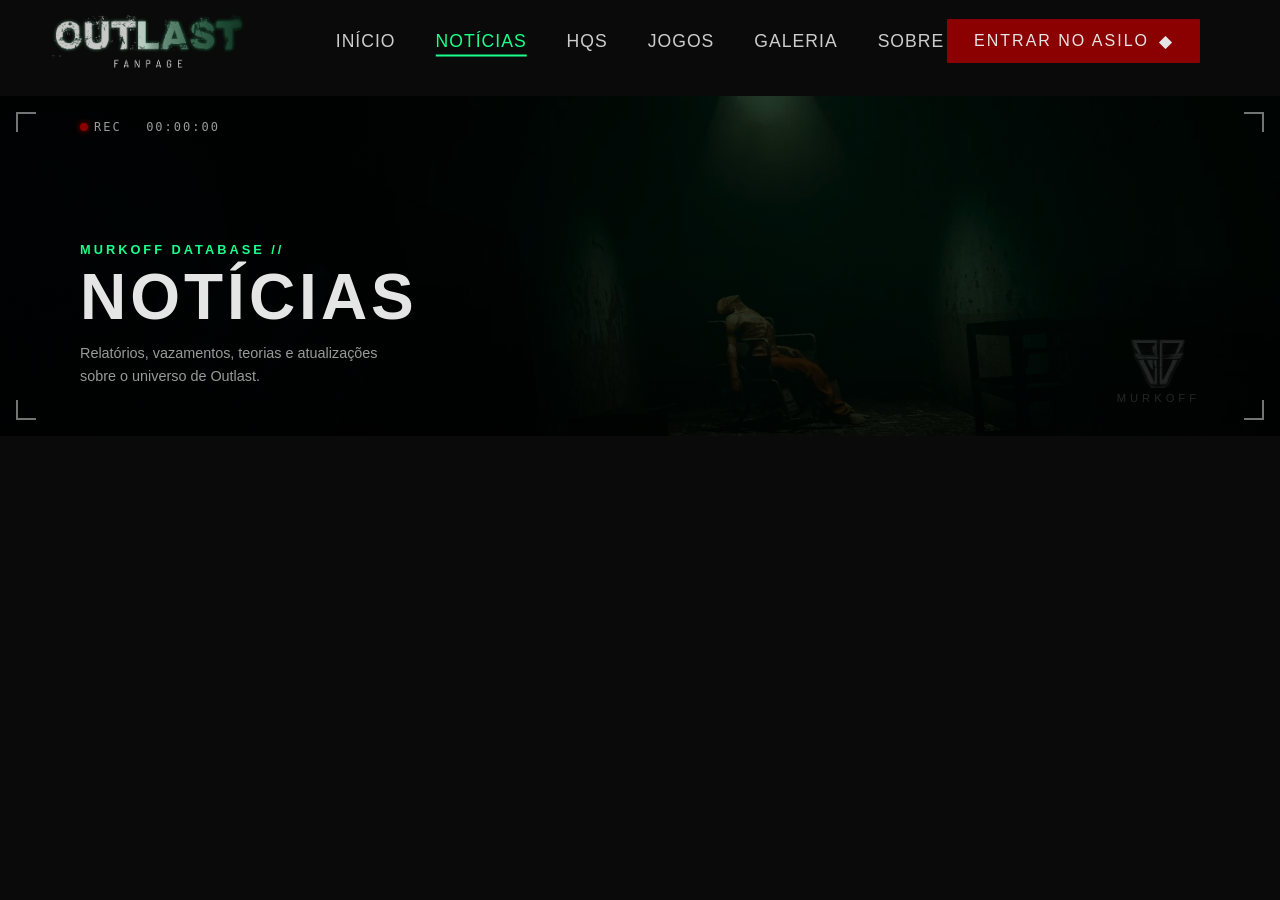
==== news.html @ ff9f2b2c "v0.4.4" ====
<!DOCTYPE html>
<html lang="en">
    <head>
        <meta charset="UTF-8">
        <meta name="viewport" content="width=device-width, initial-scale=1.0">
        <title>Notícias - Outlast Fanpage</title>
        <link rel="stylesheet" href="src/css/news.css">

        <!-- FONTES -->
        <link href="https://fonts.cdnfonts.com/css/base-02" rel="stylesheet">
        <link href="https://fonts.cdnfonts.com/css/special-elite" rel="stylesheet">
        <link href="https://fonts.cdnfonts.com/css/barlow-semi-condensed" rel="stylesheet">

        <!-- ICONS -->
        <link rel="shortcut icon" href="assets/icons/icon.png">
        <link href='https://unpkg.com/boxicons@2.1.4/css/boxicons.min.css' rel='stylesheet'>

        <!-- JAVASCRIPT -->
        <script src="src/js/script.js" defer></script>
        <script src="https://code.jquery.com/jquery-3.6.0.min.js"></script>
        <link rel="stylesheet" href="https://cdn.jsdelivr.net/npm/swiper@11/swiper-bundle.min.css" />
        <script src="https://cdn.jsdelivr.net/npm/swiper@11/swiper-bundle.min.js"></script>
    </head>
    <body>
        <header class="header">
            <a href="index.html" class="logo">
                <img src="assets/icons/outlast-logo.png" alt>
            </a>
            <nav>
                <a href="index.html">INÍCIO</a>
                <a class="active" href="news.html">NOTÍCIAS</a>
                <a href="hqs.html">HQS</a>
                <a href="games.html">JOGOS</a>
                <a href="gallery.html">GALERIA</a>
                <a href="about.html">SOBRE</a>
            </nav>
            <a href class="btn-join"><p>ENTRAR NO ASILO</p><b>◆</b></a>
        </header>
        <section class="hero-noticias">
            <div class="hero-noticias-bg">
                <img src="assets/img/noticias-bg.png" alt>
                <div class="hero-noticias-overlay"></div>
            </div>

            <div class="rec-badge reveal-fade">
                <span class="rec-dot"></span>
                REC &nbsp; <span id="rec-timer">00:00:00</span>
            </div>

            <div class="corner corner-tl reveal-corner"></div>
            <div class="corner corner-tr reveal-corner"></div>
            <div class="corner corner-bl reveal-corner"></div>
            <div class="corner corner-br reveal-corner"></div>

            <div class="hero-noticias-content">
                <span class="hero-noticias-label reveal-up" style="--delay: 0.1s">MURKOFF DATABASE //</span>
                <h1 class="reveal-up" style="--delay: 0.3s">NOTÍCIAS</h1>
                <p class="reveal-up" style="--delay: 0.5s">Relatórios, vazamentos, teorias e atualizações<br>sobre o universo de Outlast.</p>
            </div>

            <div class="murkoff-watermark reveal-fade" style="--delay: 0.8s">
                <img src="assets/icons/footer-icon.png" alt>
                <span>MURKOFF</span>
            </div>
        </section>
    </body>
</html>
---- src/css/news.css ----
* {
    margin: 0;
    padding: 0;
    box-sizing: border-box;
    scroll-behavior: smooth;
}

:root {
    --bgcolor: #0a0a0a;
    --main: #1aff8c;
    --alt: #8b0000;
    --text: #e5e5e5;
    --shadows: #020202;

    --main-hover: #13cc70;
    --main-glow: rgba(26, 255, 140, 0.25);
    --alt-hover: #b30000;
    --border: #222222;
    --text-muted: #9a9a9a;

    --title: 'Base 02', sans-serif;
    --subtitle: 'Special Elite', sans-serif;
    --paragraph: 'Barlow Semi Condensed', sans-serif;
}

a {
    text-decoration: none;
    color: inherit;
}

::-webkit-scrollbar {
    width: 10px;
}

::-webkit-scrollbar-thumb {
    background-color: var(--alt);
}

body {
    overflow-x: hidden;
    color: var(--text);
    position: relative;
    display: flex;
    flex-direction: column;
    width: 100dvw;
    background-color: var(--bgcolor);
    height: auto;
    font-family: var(--paragraph);
}

.bg-hero-img {
    position: absolute;
    z-index: -1;
    width: 100%;
    height: auto;
    object-fit: cover;
    filter: brightness(50%);
}

.overlay {
    position: absolute;
    background: linear-gradient(90deg, rgba(0, 0, 0, 0.75) 0%, rgba(0, 0, 0, 0.5) 25%, transparent 70%);
    width: 100%;
    height: 100%;
}

.overlay2 {
    position: absolute;
    background: linear-gradient(rgba(0, 0, 0, 0) 0%, rgba(0, 0, 0, 0) 80%, var(--bgcolor) 100%);
    width: 100%;
    height: 100%;
}

.header {
    position: fixed;
    top: 0;
    z-index: 99;
    width: 100%;
    height: auto;
    padding: 0.7rem 5rem 0.7rem 3rem;
    display: flex;
    align-items: center;
    justify-content: space-between;
    transform: translateY(0);
    background: transparent;
    backdrop-filter: blur(0);
    transition: background 0.3s ease, backdrop-filter 0.3s ease, transform 0.3s ease, opacity 0.3s ease;
}

.header.scrolled {
    background-color: rgba(0, 0, 0, 0.5);
    backdrop-filter: blur(4px);
}

.logo {
    width: auto;
    display: flex;
    align-items: center;
}

.logo img {
    width: 200px;
}

.header nav {
    display: flex;
    gap: 40px;
    font-family: var(--paragraph);
    position: absolute;
    left: 50%;
    top: 50%;
    transform: translate(-50%, -50%);
}

.header .btn-join {
    background-color: var(--alt);
}

.btn-join,
.btn-join::after {
    padding: 0.6rem 1.5rem;
    font-size: 1em;
    border: 3px solid var(--alt);
    border-radius: 1px;
    color: var(--text);
    background-color: var(--alt-hover);
    position: relative;
    transition: .1s ease;
    font-family: var(--paragraph);
    font-weight: 500;
    display: flex;
    gap: 10px;
    letter-spacing: 2px;
}

.btn-join::after {
    --move1: inset(50% 50% 50% 50%);
    --move2: inset(31% 0 40% 0);
    --move3: inset(39% 0 15% 0);
    --move4: inset(45% 0 40% 0);
    --move5: inset(45% 0 6% 0);
    --move6: inset(14% 0 61% 0);
    clip-path: var(--move1);
    content: 'ENTRAR NO ASILO';
    position: absolute;
    top: 0;
    left: 0;
    right: 0;
    bottom: 0;
    display: block;
}

.btn-join:hover::after {
    animation: glitch_4011 1s;
    animation-timing-function: steps(2, end);
    text-shadow: -3px -3px 0px var(--alt-hover), 3px 3px 0px var(--alt);
    background-color: transparent;
    border: 3px solid var(--alt);
}

.btn-join:hover {
    text-shadow: -1px -1px 0px var(--alt-hover), 1px 1px 0px var(--alt);
    background-color: var(--alt-hover);
    border: 3px solid var(--alt-hover);
    box-shadow: 0px 10px 10px -10px var(--alt-hover);
}

@keyframes glitch_4011 {
    0% {
        clip-path: var(--move1);
        transform: translate(0px, -10px);
    }

    10% {
        clip-path: var(--move2);
        transform: translate(-10px, 10px);
    }

    20% {
        clip-path: var(--move3);
        transform: translate(10px, 0px);
    }

    30% {
        clip-path: var(--move4);
        transform: translate(-10px, 10px);
    }

    40% {
        clip-path: var(--move5);
        transform: translate(10px, -10px);
    }

    50% {
        clip-path: var(--move6);
        transform: translate(-10px, 10px);
    }

    60% {
        clip-path: var(--move1);
        transform: translate(10px, -10px);
    }

    70% {
        clip-path: var(--move3);
        transform: translate(-10px, 10px);
    }

    80% {
        clip-path: var(--move2);
        transform: translate(10px, -10px);
    }

    90% {
        clip-path: var(--move4);
        transform: translate(-10px, 10px);
    }

    100% {
        clip-path: var(--move1);
        transform: translate(0);
    }
}

.header nav a {
    font-size: 1.1em;
    color: #ccc;
    font-family: var(--paragraph);
    text-transform: uppercase;
    letter-spacing: 1px;
    font-weight: 500;
    position: relative;
    text-decoration: none;
    transition: color 0.3s ease;
}

.header nav a::after {
    content: "";
    position: absolute;
    bottom: -5px;
    left: 50%;
    width: 0%;
    height: 2px;
    background-color: #1aff8c;
    transition: width 0.4s cubic-bezier(0.25, 0.8, 0.25, 1),
        left 0.4s cubic-bezier(0.25, 0.8, 0.25, 1);
}

.header nav a:hover {
    color: #fff;
}

.header nav a:hover::after {
    width: 100%;
    left: 0;
}

.header nav a.active {
    color: #1aff8c;
}

.header nav a.active::after {
    width: 100%;
    left: 0;
}

/* ===================== HERO NOTÍCIAS ===================== */

.hero-noticias {
    position: relative;
    width: 100%;
    background-color: lime;
    height: 340px;
    display: flex;
    align-items: flex-end;
    padding: 3rem 5rem;
    overflow: hidden;
    margin-top: 6rem;
}

.hero-noticias-bg {
    position: absolute;
    inset: 0;
    z-index: 0;
}

.hero-noticias-bg img {
    width: 100%;
    height: 100%;
    object-fit: cover;
    filter: brightness(0.4);
}

.hero-noticias-overlay {
    position: absolute;
    inset: 0;
    background: linear-gradient(90deg, rgba(0, 0, 0, 0.50) 30%, transparent 100%),
        linear-gradient(0deg, rgba(0, 0, 0, 0.4) 0%, transparent 60%);
}

/* Conteúdo */

.hero-noticias-content {
    position: relative;
    z-index: 2;
    display: flex;
    flex-direction: column;
    gap: 0.5rem;
}

.hero-noticias-label {
    font-size: 0.8rem;
    color: var(--main);
    letter-spacing: 3px;
    font-weight: 600;
    font-family: var(--paragraph);
}

.hero-noticias-content h1 {
    font-size: 4rem;
    font-weight: 800;
    letter-spacing: 4px;
    color: var(--text);
    line-height: 1;
    font-family: var(--paragraph);
}

.hero-noticias-content p {
    font-size: 0.9rem;
    color: var(--text-muted);
    line-height: 1.6;
    margin-top: 0.3rem;
}

/* Badge REC */

.rec-badge {
    position: absolute;
    top: 1.5rem;
    left: 5rem;
    z-index: 3;
    display: flex;
    align-items: center;
    gap: 6px;
    font-size: 0.75rem;
    letter-spacing: 2px;
    color: var(--text-muted);
    font-family: monospace;
}

.rec-dot {
    width: 8px;
    height: 8px;
    border-radius: 50%;
    background: var(--alt);
    box-shadow: 0 0 6px var(--alt);
    animation: rec-blink 1s infinite;
}

@keyframes rec-blink {

    0%,
    100% {
        opacity: 1;
    }

    50% {
        opacity: 0.2;
    }
}

/* Cantos estilo câmera */

.corner {
    position: absolute;
    width: 20px;
    height: 20px;
    z-index: 3;
    opacity: 0.5;
}

.corner-tl {
    top: 1rem;
    left: 1rem;
    border-top: 2px solid var(--text);
    border-left: 2px solid var(--text);
}

.corner-tr {
    top: 1rem;
    right: 1rem;
    border-top: 2px solid var(--text);
    border-right: 2px solid var(--text);
}

.corner-bl {
    bottom: 1rem;
    left: 1rem;
    border-bottom: 2px solid var(--text);
    border-left: 2px solid var(--text);
}

.corner-br {
    bottom: 1rem;
    right: 1rem;
    border-bottom: 2px solid var(--text);
    border-right: 2px solid var(--text);
}

/* Marca d'água Murkoff */

.murkoff-watermark {
    position: absolute;
    bottom: 2rem;
    right: 5rem;
    z-index: 2;
    display: flex;
    flex-direction: column;
    align-items: center;
    gap: 4px;
    opacity: 0.15;
    filter: grayscale(1);
}

.murkoff-watermark img {
    width: 60px;
}

.murkoff-watermark span {
    font-size: 0.7rem;
    letter-spacing: 4px;
    color: var(--text);
}

nav .active::after {
    content: "";
    position: absolute;
    bottom: -5px;
    left: 50%;
    width: 0%;
    height: 2px;
    background-color: #1aff8c;
    transition: width 0.4s cubic-bezier(0.25, 0.8, 0.25, 1),
        left 0.4s cubic-bezier(0.25, 0.8, 0.25, 1);
}
/* ===================== REVEAL HERO NOTÍCIAS ===================== */

.reveal-up {
    opacity: 0;
    transform: translateY(30px);
    animation: reveal-up-anim 0.7s cubic-bezier(0.25, 0.8, 0.25, 1) forwards;
    animation-delay: var(--delay, 0s);
}

@keyframes reveal-up-anim {
    to {
        opacity: 1;
        transform: translateY(0);
    }
}

.reveal-fade {
    opacity: 0;
    animation: reveal-fade-anim 0.6s ease forwards;
    animation-delay: var(--delay, 0s);
}

@keyframes reveal-fade-anim {
    to { opacity: 1; }
}

/* Cantos — crescem a partir do centro */

.reveal-corner {
    animation: reveal-corner-anim 0.5s ease forwards;
    animation-delay: 0.6s;
    opacity: 0;
}

.corner-tl.reveal-corner { transform-origin: top left; }
.corner-tr.reveal-corner { transform-origin: top right; }
.corner-bl.reveal-corner { transform-origin: bottom left; }
.corner-br.reveal-corner { transform-origin: bottom right; }

@keyframes reveal-corner-anim {
    from {
        opacity: 0;
        transform: scale(0);
    }
    to {
        opacity: 0.5;
        transform: scale(1);
    }
}

/* Marca d'água — delay maior */

.murkoff-watermark.reveal-fade {
    animation-delay: 1s;
}

.murkoff-watermark.reveal-fade.reveal-fade {
    animation-name: reveal-watermark-anim;
}

@keyframes reveal-watermark-anim {
    to { opacity: 0.15; }
}
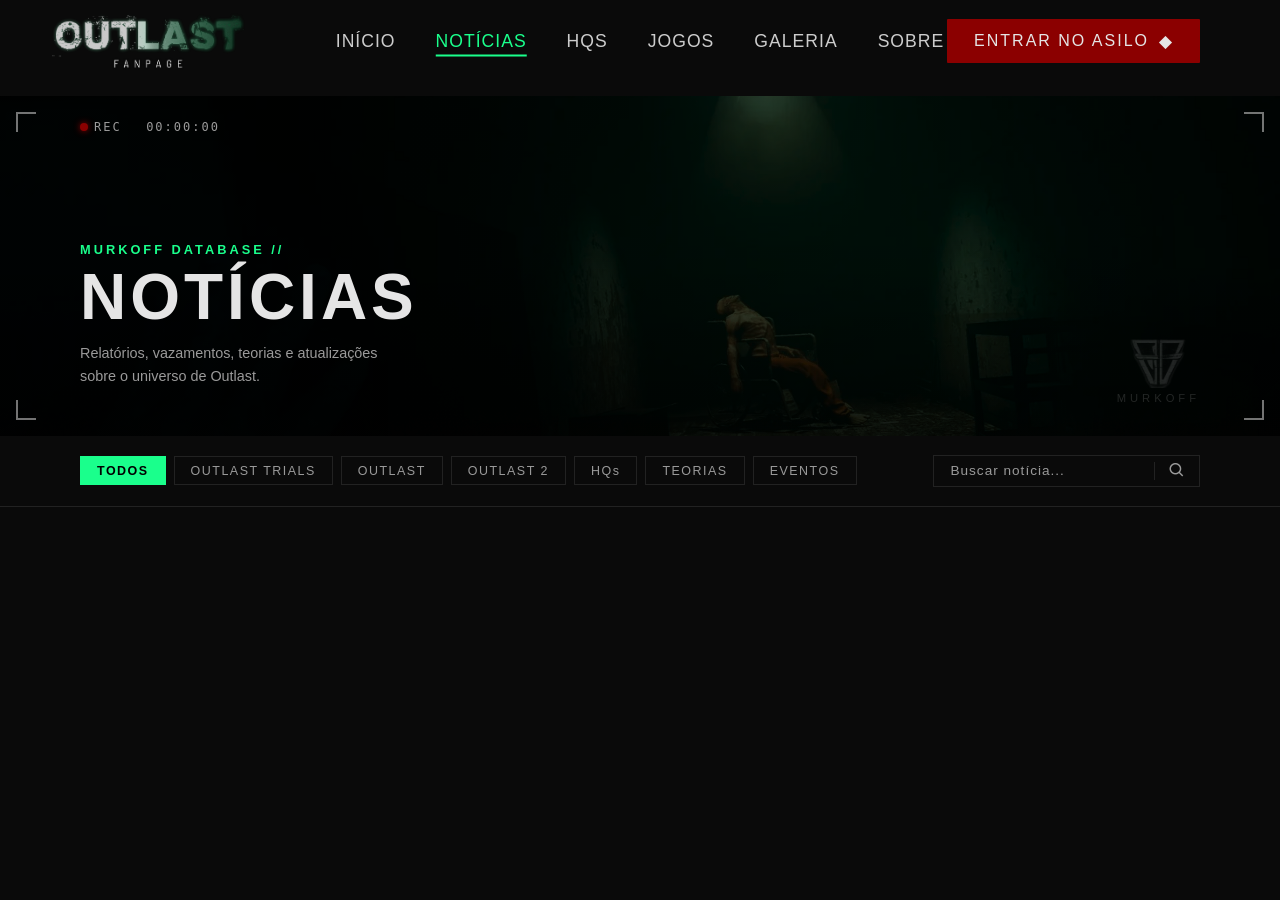
==== commit f2b344b5: "v0.4.5" ====
--- a/news.html
+++ b/news.html
@@ -55,7 +55,8 @@
             <div class="hero-noticias-content">
                 <span class="hero-noticias-label reveal-up" style="--delay: 0.1s">MURKOFF DATABASE //</span>
                 <h1 class="reveal-up" style="--delay: 0.3s">NOTÍCIAS</h1>
-                <p class="reveal-up" style="--delay: 0.5s">Relatórios, vazamentos, teorias e atualizações<br>sobre o universo de Outlast.</p>
+                <p class="reveal-up" style="--delay: 0.5s">Relatórios, vazamentos, teorias e atualizações<br>sobre o
+                    universo de Outlast.</p>
             </div>
 
             <div class="murkoff-watermark reveal-fade" style="--delay: 0.8s">
@@ -63,5 +64,20 @@
                 <span>MURKOFF</span>
             </div>
         </section>
+        <section class="noticias-filtros">
+            <div class="filtros-categorias">
+                <button class="filtro-btn active" data-filtro="todos">TODOS</button>
+                <button class="filtro-btn" data-filtro="outlast-trials">OUTLAST TRIALS</button>
+                <button class="filtro-btn" data-filtro="outlast">OUTLAST</button>
+                <button class="filtro-btn" data-filtro="outlast-2">OUTLAST 2</button>
+                <button class="filtro-btn" data-filtro="hqs">HQs</button>
+                <button class="filtro-btn" data-filtro="teorias">TEORIAS</button>
+                <button class="filtro-btn" data-filtro="eventos">EVENTOS</button>
+            </div>
+            <div class="filtros-busca">
+                <input type="text" id="busca-input" placeholder="Buscar notícia...">
+                <button id="busca-btn"><i class='bx bx-search'></i></button>
+            </div>
+        </section>
     </body>
 </html>
--- a/src/css/news.css
+++ b/src/css/news.css
@@ -443,6 +443,7 @@
     transition: width 0.4s cubic-bezier(0.25, 0.8, 0.25, 1),
         left 0.4s cubic-bezier(0.25, 0.8, 0.25, 1);
 }
+
 /* ===================== REVEAL HERO NOTÍCIAS ===================== */
 
 .reveal-up {
@@ -466,7 +467,9 @@
 }
 
 @keyframes reveal-fade-anim {
-    to { opacity: 1; }
+    to {
+        opacity: 1;
+    }
 }
 
 /* Cantos — crescem a partir do centro */
@@ -477,16 +480,28 @@
     opacity: 0;
 }
 
-.corner-tl.reveal-corner { transform-origin: top left; }
-.corner-tr.reveal-corner { transform-origin: top right; }
-.corner-bl.reveal-corner { transform-origin: bottom left; }
-.corner-br.reveal-corner { transform-origin: bottom right; }
+.corner-tl.reveal-corner {
+    transform-origin: top left;
+}
+
+.corner-tr.reveal-corner {
+    transform-origin: top right;
+}
+
+.corner-bl.reveal-corner {
+    transform-origin: bottom left;
+}
+
+.corner-br.reveal-corner {
+    transform-origin: bottom right;
+}
 
 @keyframes reveal-corner-anim {
     from {
         opacity: 0;
         transform: scale(0);
     }
+
     to {
         opacity: 0.5;
         transform: scale(1);
@@ -504,5 +519,102 @@
 }
 
 @keyframes reveal-watermark-anim {
-    to { opacity: 0.15; }
+    to {
+        opacity: 0.15;
+    }
+}
+
+/* ===================== FILTROS ===================== */
+
+.noticias-filtros {
+    display: flex;
+    align-items: center;
+    justify-content: space-between;
+    padding: 1.2rem 5rem;
+    border-bottom: 1px solid var(--border);
+    gap: 20px;
+    position: sticky;
+    top: 56px;
+    z-index: 10;
+    background-color: var(--bgcolor);
+}
+
+.filtros-categorias {
+    display: flex;
+    align-items: center;
+    gap: 8px;
+    flex-wrap: wrap;
+}
+
+.filtro-btn {
+    background: transparent;
+    border: 1px solid var(--border);
+    color: var(--text-muted);
+    padding: 0.4rem 1rem;
+    font-size: 0.78rem;
+    letter-spacing: 1.5px;
+    font-family: var(--paragraph);
+    cursor: pointer;
+    transition: 0.2s ease;
+    font-weight: 500;
+}
+
+.filtro-btn:hover {
+    border-color: var(--main);
+    color: var(--text);
+}
+
+.filtro-btn.active {
+    background: var(--main);
+    border-color: var(--main);
+    color: #000;
+    font-weight: 700;
+}
+
+/* Busca */
+
+.filtros-busca {
+    display: flex;
+    align-items: center;
+    border: 1px solid var(--border);
+    transition: 0.2s;
+}
+
+.filtros-busca:focus-within {
+    border-color: var(--main);
+    box-shadow: 0 0 8px var(--main-glow);
+}
+
+.filtros-busca input {
+    background: transparent;
+    border: none;
+    outline: none;
+    color: var(--text);
+    font-family: var(--paragraph);
+    font-size: 0.85rem;
+    padding: 0.45rem 1rem;
+    width: 220px;
+    letter-spacing: 1px;
+}
+
+.filtros-busca input::placeholder {
+    color: var(--text-muted);
+}
+
+.filtros-busca button {
+    background: transparent;
+    border: none;
+    border-left: 1px solid var(--border);
+    color: var(--text-muted);
+    padding: 0 0.8rem;
+    height: 100%;
+    cursor: pointer;
+    font-size: 1.1rem;
+    display: flex;
+    align-items: center;
+    transition: 0.2s;
+}
+
+.filtros-busca button:hover {
+    color: var(--main);
 }
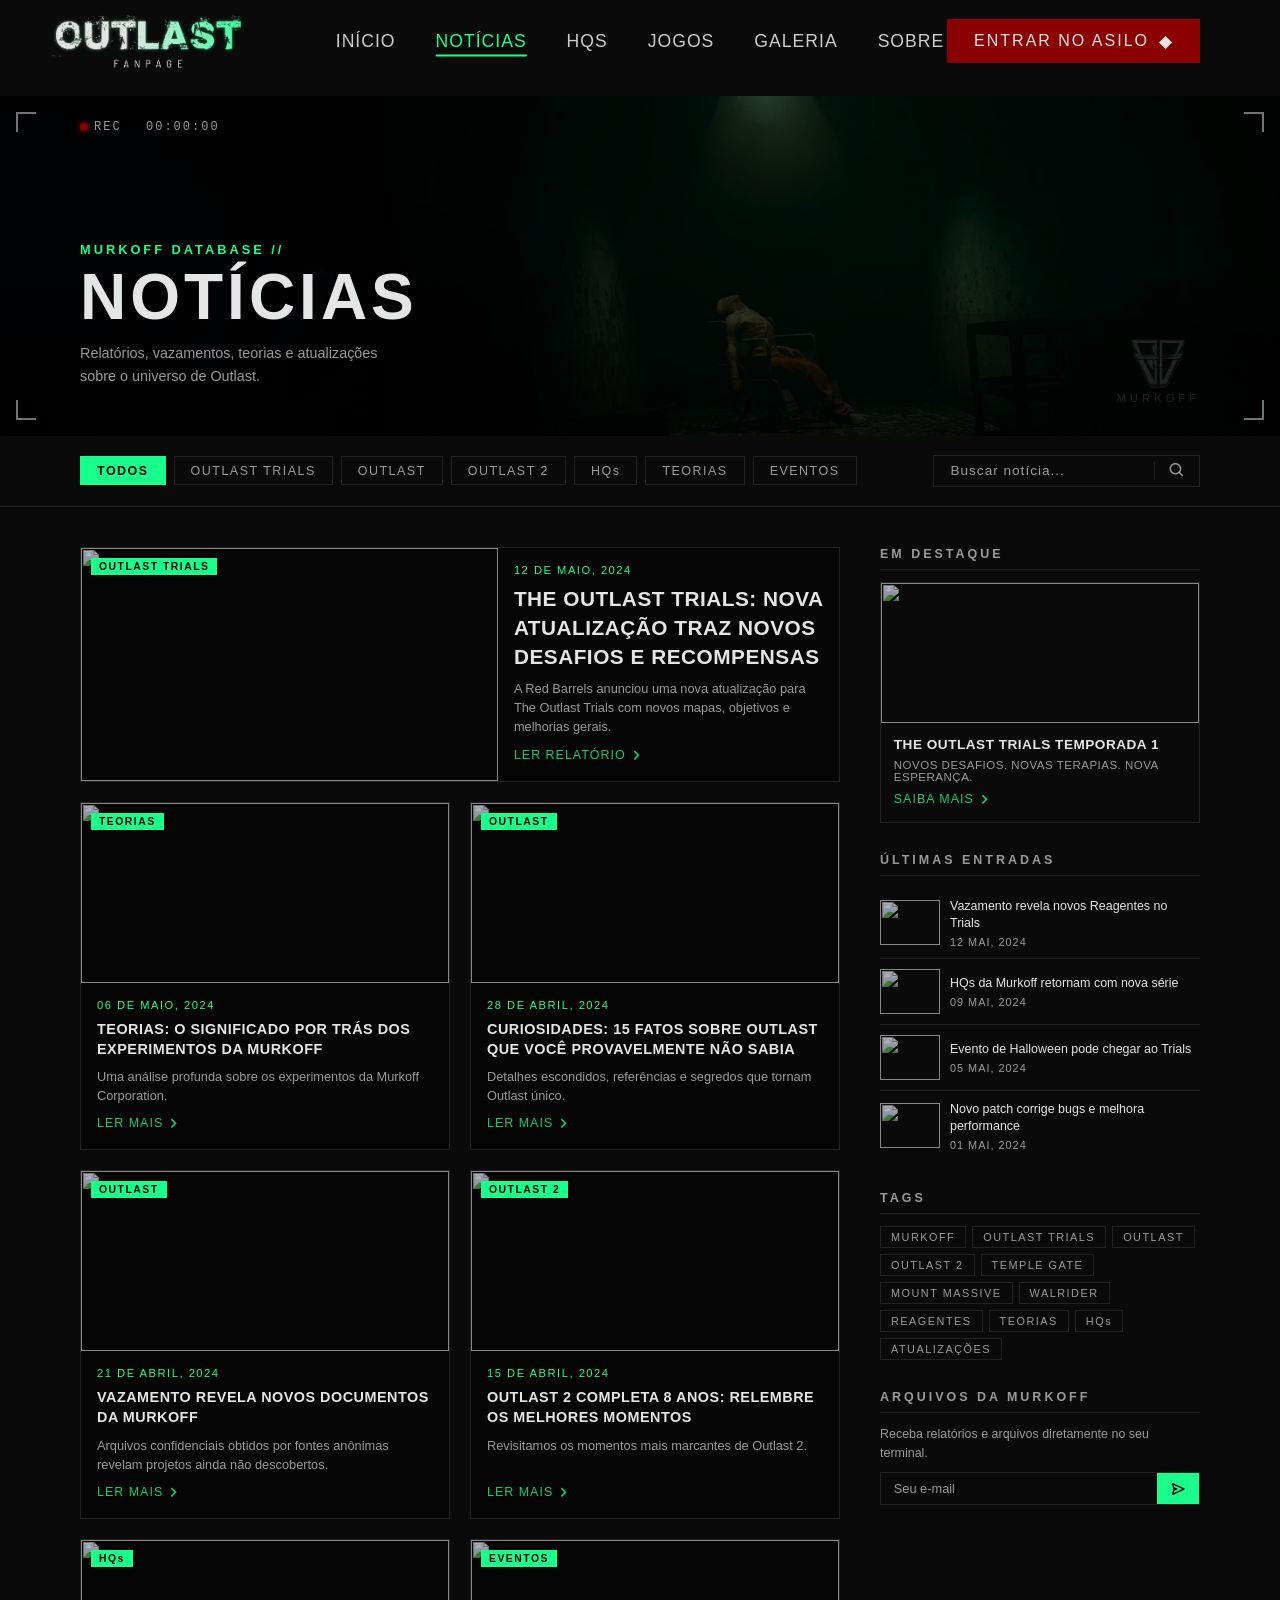
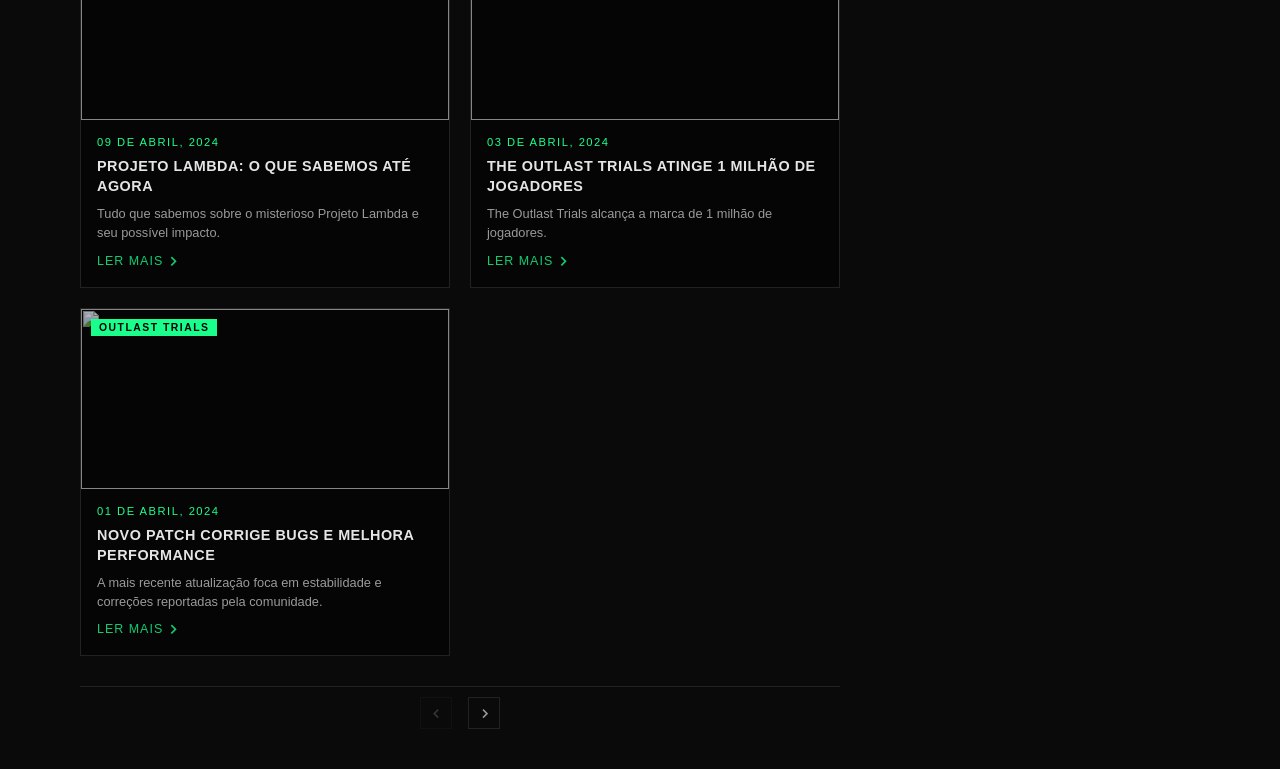
==== commit 8c9eb17e: "v0.4.5" ====
--- a/news.html
+++ b/news.html
@@ -79,5 +79,212 @@
                 <button id="busca-btn"><i class='bx bx-search'></i></button>
             </div>
         </section>
+        <section class="noticias-main">
+            <article class="noticias-grid">
+
+                <!-- Card destaque (maior) -->
+                <div class="noticia-card destaque" data-categoria="outlast-trials">
+                    <div class="noticia-card-img">
+                        <img src="assets/img/noticias/noticia-1.jpg" alt>
+                        <span class="noticia-tag">OUTLAST TRIALS</span>
+                    </div>
+                    <div class="noticia-card-info">
+                        <span class="noticia-data">12 DE MAIO, 2024</span>
+                        <h3>THE OUTLAST TRIALS: NOVA ATUALIZAÇÃO TRAZ NOVOS DESAFIOS E RECOMPENSAS</h3>
+                        <p>A Red Barrels anunciou uma nova atualização para The Outlast Trials com novos mapas,
+                            objetivos e melhorias gerais.</p>
+                        <a href="noticia.html" class="noticia-link">LER RELATÓRIO <i
+                                class='bx bx-chevron-right'></i></a>
+                    </div>
+                </div>
+
+                <!-- Cards normais -->
+                <div class="noticia-card" data-categoria="teorias">
+                    <div class="noticia-card-img">
+                        <img src="assets/img/noticias/noticia-2.jpg" alt>
+                        <span class="noticia-tag">TEORIAS</span>
+                    </div>
+                    <div class="noticia-card-info">
+                        <span class="noticia-data">06 DE MAIO, 2024</span>
+                        <h3>TEORIAS: O SIGNIFICADO POR TRÁS DOS EXPERIMENTOS DA MURKOFF</h3>
+                        <p>Uma análise profunda sobre os experimentos da Murkoff Corporation.</p>
+                        <a href="noticia.html" class="noticia-link">LER MAIS <i class='bx bx-chevron-right'></i></a>
+                    </div>
+                </div>
+
+                <div class="noticia-card" data-categoria="outlast">
+                    <div class="noticia-card-img">
+                        <img src="assets/img/noticias/noticia-3.jpg" alt>
+                        <span class="noticia-tag">OUTLAST</span>
+                    </div>
+                    <div class="noticia-card-info">
+                        <span class="noticia-data">28 DE ABRIL, 2024</span>
+                        <h3>CURIOSIDADES: 15 FATOS SOBRE OUTLAST QUE VOCÊ PROVAVELMENTE NÃO SABIA</h3>
+                        <p>Detalhes escondidos, referências e segredos que tornam Outlast único.</p>
+                        <a href="noticia.html" class="noticia-link">LER MAIS <i class='bx bx-chevron-right'></i></a>
+                    </div>
+                </div>
+
+                <div class="noticia-card" data-categoria="outlast">
+                    <div class="noticia-card-img">
+                        <img src="assets/img/noticias/noticia-4.jpg" alt>
+                        <span class="noticia-tag">OUTLAST</span>
+                    </div>
+                    <div class="noticia-card-info">
+                        <span class="noticia-data">21 DE ABRIL, 2024</span>
+                        <h3>VAZAMENTO REVELA NOVOS DOCUMENTOS DA MURKOFF</h3>
+                        <p>Arquivos confidenciais obtidos por fontes anônimas revelam projetos ainda não
+                            descobertos.</p>
+                        <a href="noticia.html" class="noticia-link">LER MAIS <i class='bx bx-chevron-right'></i></a>
+                    </div>
+                </div>
+
+                <div class="noticia-card" data-categoria="outlast-2">
+                    <div class="noticia-card-img">
+                        <img src="assets/img/noticias/noticia-5.jpg" alt>
+                        <span class="noticia-tag">OUTLAST 2</span>
+                    </div>
+                    <div class="noticia-card-info">
+                        <span class="noticia-data">15 DE ABRIL, 2024</span>
+                        <h3>OUTLAST 2 COMPLETA 8 ANOS: RELEMBRE OS MELHORES MOMENTOS</h3>
+                        <p>Revisitamos os momentos mais marcantes de Outlast 2.</p>
+                        <a href="noticia.html" class="noticia-link">LER MAIS <i class='bx bx-chevron-right'></i></a>
+                    </div>
+                </div>
+
+                <div class="noticia-card" data-categoria="hqs">
+                    <div class="noticia-card-img">
+                        <img src="assets/img/noticias/noticia-6.jpg" alt>
+                        <span class="noticia-tag">HQs</span>
+                    </div>
+                    <div class="noticia-card-info">
+                        <span class="noticia-data">09 DE ABRIL, 2024</span>
+                        <h3>PROJETO LAMBDA: O QUE SABEMOS ATÉ AGORA</h3>
+                        <p>Tudo que sabemos sobre o misterioso Projeto Lambda e seu possível impacto.</p>
+                        <a href="noticia.html" class="noticia-link">LER MAIS <i class='bx bx-chevron-right'></i></a>
+                    </div>
+                </div>
+
+                <div class="noticia-card" data-categoria="eventos">
+                    <div class="noticia-card-img">
+                        <img src="assets/img/noticias/noticia-7.jpg" alt>
+                        <span class="noticia-tag">EVENTOS</span>
+                    </div>
+                    <div class="noticia-card-info">
+                        <span class="noticia-data">03 DE ABRIL, 2024</span>
+                        <h3>THE OUTLAST TRIALS ATINGE 1 MILHÃO DE JOGADORES</h3>
+                        <p>The Outlast Trials alcança a marca de 1 milhão de jogadores.</p>
+                        <a href="noticia.html" class="noticia-link">LER MAIS <i class='bx bx-chevron-right'></i></a>
+                    </div>
+                </div>
+
+                <div class="noticia-card" data-categoria="outlast-trials">
+                    <div class="noticia-card-img">
+                        <img src="assets/img/noticias/noticia-8.jpg" alt>
+                        <span class="noticia-tag">OUTLAST TRIALS</span>
+                    </div>
+                    <div class="noticia-card-info">
+                        <span class="noticia-data">01 DE ABRIL, 2024</span>
+                        <h3>NOVO PATCH CORRIGE BUGS E MELHORA PERFORMANCE</h3>
+                        <p>A mais recente atualização foca em estabilidade e correções reportadas pela comunidade.</p>
+                        <a href="noticia.html" class="noticia-link">LER MAIS <i class='bx bx-chevron-right'></i></a>
+                    </div>
+                </div>
+
+                <!-- Paginação -->
+                <div class="noticias-paginacao">
+                    <button class="pag-btn" id="pag-prev" disabled>
+                        <i class='bx bx-chevron-left'></i>
+                    </button>
+                    <div class="pag-nums" id="pag-nums"></div>
+                    <button class="pag-btn" id="pag-next">
+                        <i class='bx bx-chevron-right'></i>
+                    </button>
+                </div>
+
+            </article>
+
+            <!-- ASIDE -->
+            <aside class="noticias-aside">
+
+                <!-- Em destaque -->
+                <div class="aside-bloco">
+                    <h4 class="aside-titulo">EM DESTAQUE</h4>
+                    <div class="aside-destaque">
+                        <img src="assets/img/noticias/destaque.jpg" alt>
+                        <div class="aside-destaque-info">
+                            <h3>THE OUTLAST TRIALS TEMPORADA 1</h3>
+                            <p>NOVOS DESAFIOS. NOVAS TERAPIAS. NOVA ESPERANÇA.</p>
+                            <a href="noticia.html" class="noticia-link">SAIBA MAIS <i
+                                    class='bx bx-chevron-right'></i></a>
+                        </div>
+                    </div>
+                </div>
+
+                <!-- Últimas entradas -->
+                <div class="aside-bloco">
+                    <h4 class="aside-titulo">ÚLTIMAS ENTRADAS</h4>
+                    <div class="aside-lista">
+                        <a href="noticia.html" class="aside-item">
+                            <img src="assets/img/noticias/noticia-1.jpg" alt>
+                            <div>
+                                <p>Vazamento revela novos Reagentes no Trials</p>
+                                <span>12 MAI, 2024</span>
+                            </div>
+                        </a>
+                        <a href="noticia.html" class="aside-item">
+                            <img src="assets/img/noticias/noticia-2.jpg" alt>
+                            <div>
+                                <p>HQs da Murkoff retornam com nova série</p>
+                                <span>09 MAI, 2024</span>
+                            </div>
+                        </a>
+                        <a href="noticia.html" class="aside-item">
+                            <img src="assets/img/noticias/noticia-3.jpg" alt>
+                            <div>
+                                <p>Evento de Halloween pode chegar ao Trials</p>
+                                <span>05 MAI, 2024</span>
+                            </div>
+                        </a>
+                        <a href="noticia.html" class="aside-item">
+                            <img src="assets/img/noticias/noticia-4.jpg" alt>
+                            <div>
+                                <p>Novo patch corrige bugs e melhora performance</p>
+                                <span>01 MAI, 2024</span>
+                            </div>
+                        </a>
+                    </div>
+                </div>
+
+                <!-- Tags -->
+                <div class="aside-bloco">
+                    <h4 class="aside-titulo">TAGS</h4>
+                    <div class="aside-tags">
+                        <span data-filtro="outlast-trials">MURKOFF</span>
+                        <span data-filtro="outlast-trials">OUTLAST TRIALS</span>
+                        <span data-filtro="outlast">OUTLAST</span>
+                        <span data-filtro="outlast-2">OUTLAST 2</span>
+                        <span data-filtro="eventos">TEMPLE GATE</span>
+                        <span data-filtro="outlast">MOUNT MASSIVE</span>
+                        <span data-filtro="outlast-trials">WALRIDER</span>
+                        <span data-filtro="outlast-trials">REAGENTES</span>
+                        <span data-filtro="teorias">TEORIAS</span>
+                        <span data-filtro="hqs">HQs</span>
+                        <span data-filtro="eventos">ATUALIZAÇÕES</span>
+                    </div>
+                </div>
+
+                <!-- Arquivos da Murkoff -->
+                <div class="aside-bloco aside-newsletter">
+                    <h4 class="aside-titulo">ARQUIVOS DA MURKOFF</h4>
+                    <p>Receba relatórios e arquivos diretamente no seu terminal.</p>
+                    <div class="newsletter-form">
+                        <input type="email" placeholder="Seu e-mail">
+                        <button><i class='bx bx-send'></i></button>
+                    </div>
+                </div>
+
+            </aside>
+        </section>
     </body>
 </html>
--- a/src/css/news.css
+++ b/src/css/news.css
@@ -617,4 +617,418 @@
 
 .filtros-busca button:hover {
     color: var(--main);
+}
+
+/* ===================== NOTICIAS MAIN ===================== */
+
+.noticias-main {
+    display: grid;
+    grid-template-columns: 1fr 320px;
+    gap: 40px;
+    padding: 40px 5rem;
+    align-items: start;
+}
+
+/* Grid de cards */
+
+.noticias-grid {
+    display: grid;
+    grid-template-columns: 1fr 1fr;
+    gap: 20px;
+}
+
+.noticia-card {
+    background: rgba(0, 0, 0, 0.5);
+    border: 1px solid var(--border);
+    display: flex;
+    flex-direction: column;
+    transition: 0.3s;
+    cursor: pointer;
+}
+
+.noticia-card:hover {
+    border-color: var(--main);
+    box-shadow: 0 0 15px var(--main-glow);
+}
+
+.noticia-card.destaque {
+    grid-column: 1 / -1;
+    flex-direction: row;
+}
+
+.noticia-card.destaque .noticia-card-img {
+    width: 55%;
+    flex-shrink: 0;
+}
+
+.noticia-card.destaque .noticia-card-img img {
+    height: 100%;
+}
+
+.noticia-card.destaque h3 {
+    font-size: 1.3rem;
+}
+
+.noticia-card-img {
+    position: relative;
+    overflow: hidden;
+}
+
+.noticia-card-img img {
+    width: 100%;
+    height: 180px;
+    object-fit: cover;
+    filter: brightness(0.7);
+    transition: 0.3s;
+    display: block;
+}
+
+.noticia-card:hover .noticia-card-img img {
+    filter: brightness(1);
+}
+
+.noticia-tag {
+    position: absolute;
+    top: 10px;
+    left: 10px;
+    background: var(--main);
+    color: #000;
+    font-size: 0.65rem;
+    font-weight: 700;
+    letter-spacing: 1.5px;
+    padding: 3px 8px;
+}
+
+.noticia-card-info {
+    padding: 1rem;
+    display: flex;
+    flex-direction: column;
+    gap: 8px;
+    flex: 1;
+}
+
+.noticia-data {
+    font-size: 0.7rem;
+    color: var(--main);
+    letter-spacing: 1.5px;
+}
+
+.noticia-card-info h3 {
+    font-size: 0.9rem;
+    font-weight: 700;
+    letter-spacing: 0.5px;
+    line-height: 1.4;
+    color: var(--text);
+}
+
+.noticia-card-info p {
+    font-size: 0.8rem;
+    color: var(--text-muted);
+    line-height: 1.5;
+    flex: 1;
+}
+
+.noticia-link {
+    font-size: 0.78rem;
+    color: var(--main-hover);
+    letter-spacing: 1px;
+    display: flex;
+    align-items: center;
+    margin-top: auto;
+    transition: 0.2s;
+}
+
+.noticia-link i {
+    position: relative;
+    top: 1px;
+    font-size: 1.6em;
+    transition: transform 0.2s;
+}
+
+.noticia-link:hover {
+    color: var(--main);
+}
+
+.noticia-link:hover i {
+    animation: arrow-bounce 0.6s ease-in-out infinite;
+}
+
+@keyframes arrow-bounce {
+
+    0%,
+    100% {
+        transform: translateX(2px);
+    }
+
+    50% {
+        transform: translateX(5px);
+    }
+}
+
+/* Paginação */
+
+.noticias-paginacao {
+    grid-column: 1 / -1;
+    display: flex;
+    align-items: center;
+    justify-content: center;
+    gap: 8px;
+    padding-top: 10px;
+    border-top: 1px solid var(--border);
+    margin-top: 10px;
+}
+
+.pag-btn {
+    background: transparent;
+    border: 1px solid var(--border);
+    color: var(--text-muted);
+    width: 32px;
+    height: 32px;
+    display: flex;
+    align-items: center;
+    justify-content: center;
+    cursor: pointer;
+    font-size: 1.2rem;
+    transition: 0.2s;
+}
+
+.pag-btn:hover:not(:disabled) {
+    border-color: var(--main);
+    color: var(--main);
+}
+
+.pag-btn:disabled {
+    opacity: 0.3;
+    cursor: default;
+}
+
+.pag-nums {
+    display: flex;
+    gap: 6px;
+}
+
+.pag-num {
+    background: transparent;
+    border: 1px solid var(--border);
+    color: var(--text-muted);
+    width: 32px;
+    height: 32px;
+    display: flex;
+    align-items: center;
+    justify-content: center;
+    cursor: pointer;
+    font-size: 0.8rem;
+    font-family: var(--paragraph);
+    letter-spacing: 1px;
+    transition: 0.2s;
+}
+
+.pag-num:hover {
+    border-color: var(--main);
+    color: var(--main);
+}
+
+.pag-num.active {
+    background: var(--main);
+    border-color: var(--main);
+    color: #000;
+    font-weight: 700;
+}
+
+/* ===================== ASIDE ===================== */
+
+.noticias-aside {
+    display: flex;
+    flex-direction: column;
+    gap: 30px;
+    position: sticky;
+    top: 100px;
+}
+
+.aside-titulo {
+    font-size: 0.78rem;
+    letter-spacing: 3px;
+    color: var(--text-muted);
+    margin-bottom: 12px;
+    padding-bottom: 8px;
+    border-bottom: 1px solid var(--border);
+}
+
+.aside-bloco {
+    display: flex;
+    flex-direction: column;
+}
+
+/* Destaque */
+
+.aside-destaque {
+    display: flex;
+    flex-direction: column;
+    border: 1px solid var(--border);
+    transition: 0.3s;
+}
+
+.aside-destaque:hover {
+    border-color: var(--main);
+    box-shadow: 0 0 12px var(--main-glow);
+}
+
+.aside-destaque img {
+    width: 100%;
+    height: 140px;
+    object-fit: cover;
+    filter: brightness(0.7);
+    transition: 0.3s;
+    display: block;
+}
+
+.aside-destaque:hover img {
+    filter: brightness(1);
+}
+
+.aside-destaque-info {
+    padding: 0.8rem;
+    display: flex;
+    flex-direction: column;
+    gap: 6px;
+}
+
+.aside-destaque-info h3 {
+    font-size: 0.85rem;
+    font-weight: 700;
+    letter-spacing: 0.5px;
+    line-height: 1.3;
+}
+
+.aside-destaque-info p {
+    font-size: 0.72rem;
+    color: var(--text-muted);
+    letter-spacing: 0.5px;
+}
+
+/* Lista últimas */
+
+.aside-lista {
+    display: flex;
+    flex-direction: column;
+    gap: 0;
+}
+
+.aside-item {
+    display: flex;
+    gap: 10px;
+    align-items: center;
+    padding: 10px 0;
+    border-bottom: 1px solid var(--border);
+    transition: 0.2s;
+}
+
+.aside-item:last-child {
+    border-bottom: none;
+}
+
+.aside-item:hover p {
+    color: var(--main);
+}
+
+.aside-item img {
+    width: 60px;
+    height: 45px;
+    object-fit: cover;
+    filter: brightness(0.7);
+    flex-shrink: 0;
+    transition: 0.2s;
+}
+
+.aside-item:hover img {
+    filter: brightness(1);
+}
+
+.aside-item p {
+    font-size: 0.78rem;
+    color: var(--text);
+    line-height: 1.4;
+    transition: 0.2s;
+}
+
+.aside-item span {
+    font-size: 0.68rem;
+    color: var(--text-muted);
+    letter-spacing: 1px;
+    display: block;
+    margin-top: 3px;
+}
+
+/* Tags */
+
+.aside-tags {
+    display: flex;
+    flex-wrap: wrap;
+    gap: 6px;
+}
+
+.aside-tags span {
+    border: 1px solid var(--border);
+    color: var(--text-muted);
+    font-size: 0.68rem;
+    letter-spacing: 1.5px;
+    padding: 4px 10px;
+    cursor: pointer;
+    transition: 0.2s;
+}
+
+.aside-tags span:hover {
+    border-color: var(--main);
+    color: var(--main);
+}
+
+/* Newsletter */
+
+.aside-newsletter p {
+    font-size: 0.78rem;
+    color: var(--text-muted);
+    line-height: 1.5;
+    margin-bottom: 10px;
+}
+
+.newsletter-form {
+    display: flex;
+    border: 1px solid var(--border);
+    transition: 0.2s;
+}
+
+.newsletter-form:focus-within {
+    border-color: var(--main);
+    box-shadow: 0 0 8px var(--main-glow);
+}
+
+.newsletter-form input {
+    background: transparent;
+    border: none;
+    outline: none;
+    color: var(--text);
+    font-family: var(--paragraph);
+    font-size: 0.8rem;
+    padding: 0.5rem 0.8rem;
+    flex: 1;
+}
+
+.newsletter-form input::placeholder {
+    color: var(--text-muted);
+}
+
+.newsletter-form button {
+    background: var(--main);
+    border: none;
+    color: #000;
+    padding: 0 0.8rem;
+    cursor: pointer;
+    font-size: 1rem;
+    display: flex;
+    align-items: center;
+    transition: 0.2s;
+}
+
+.newsletter-form button:hover {
+    background: var(--main-hover);
 }
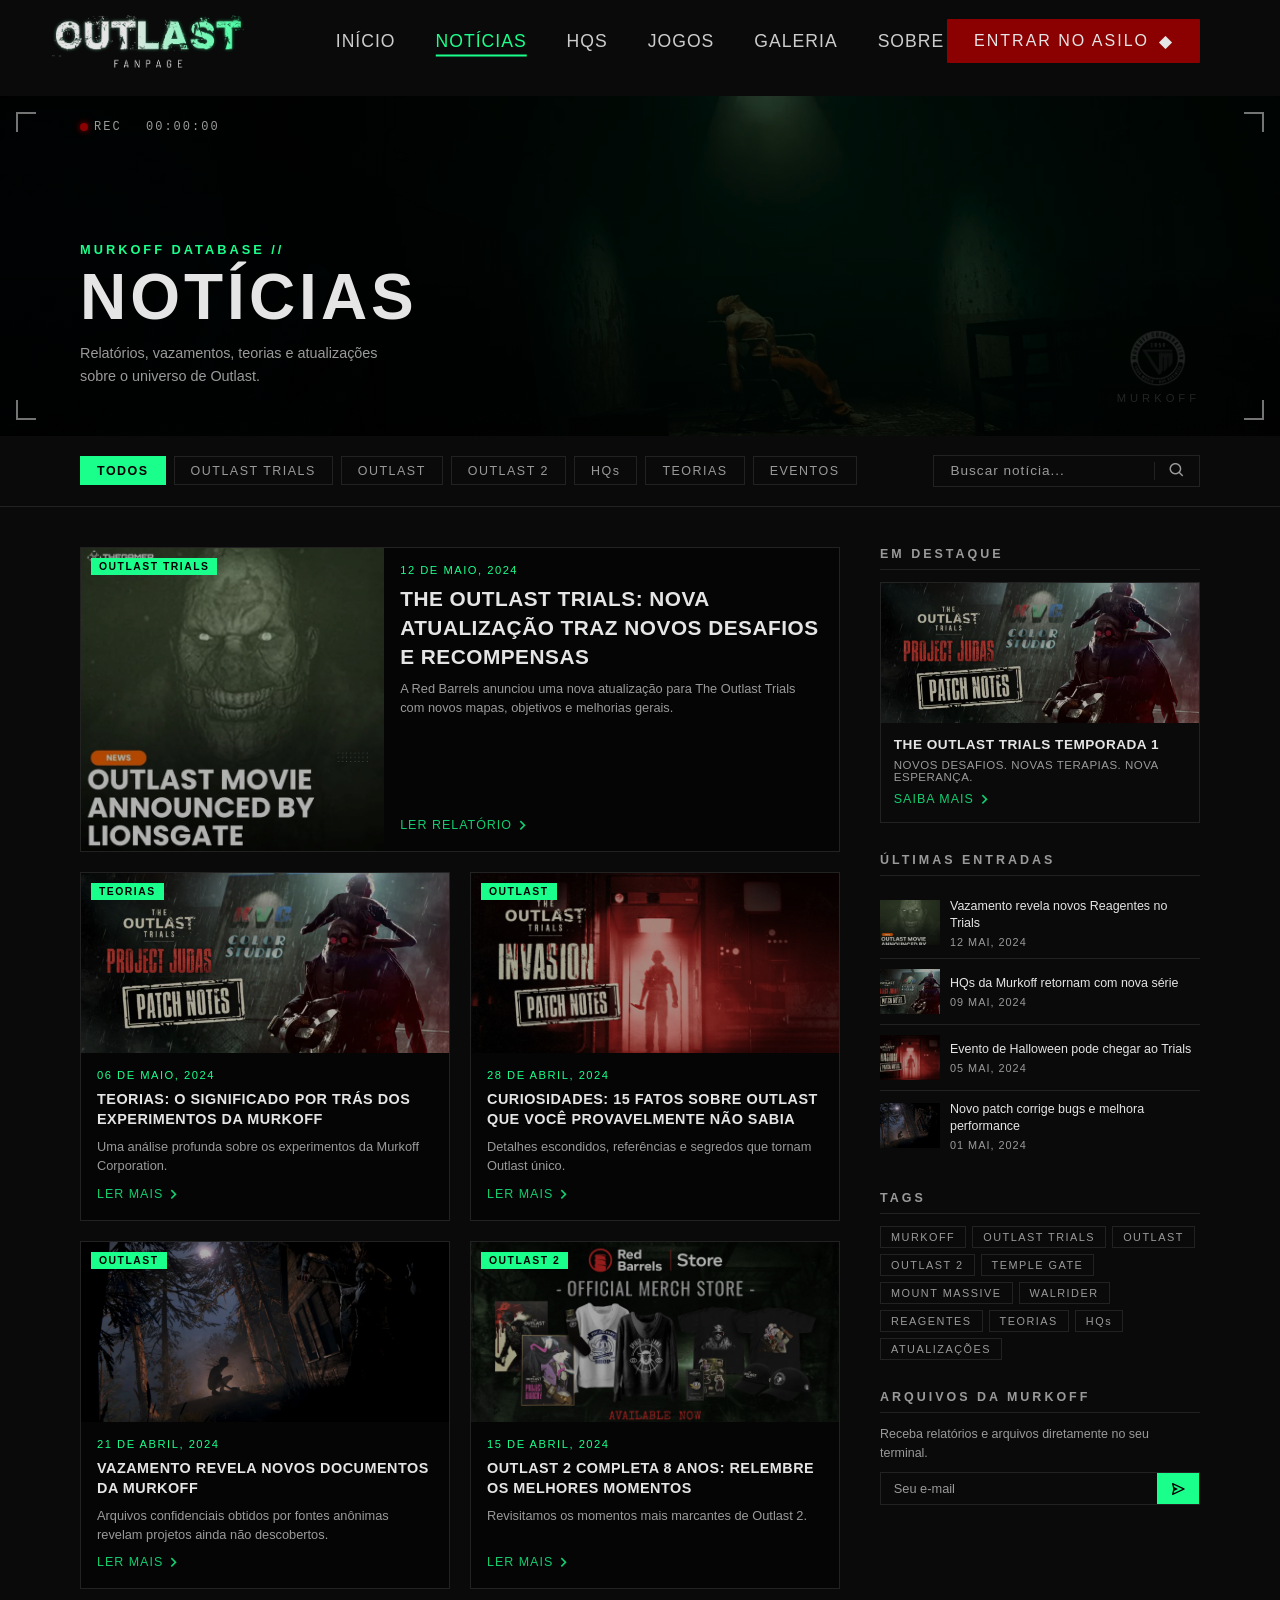
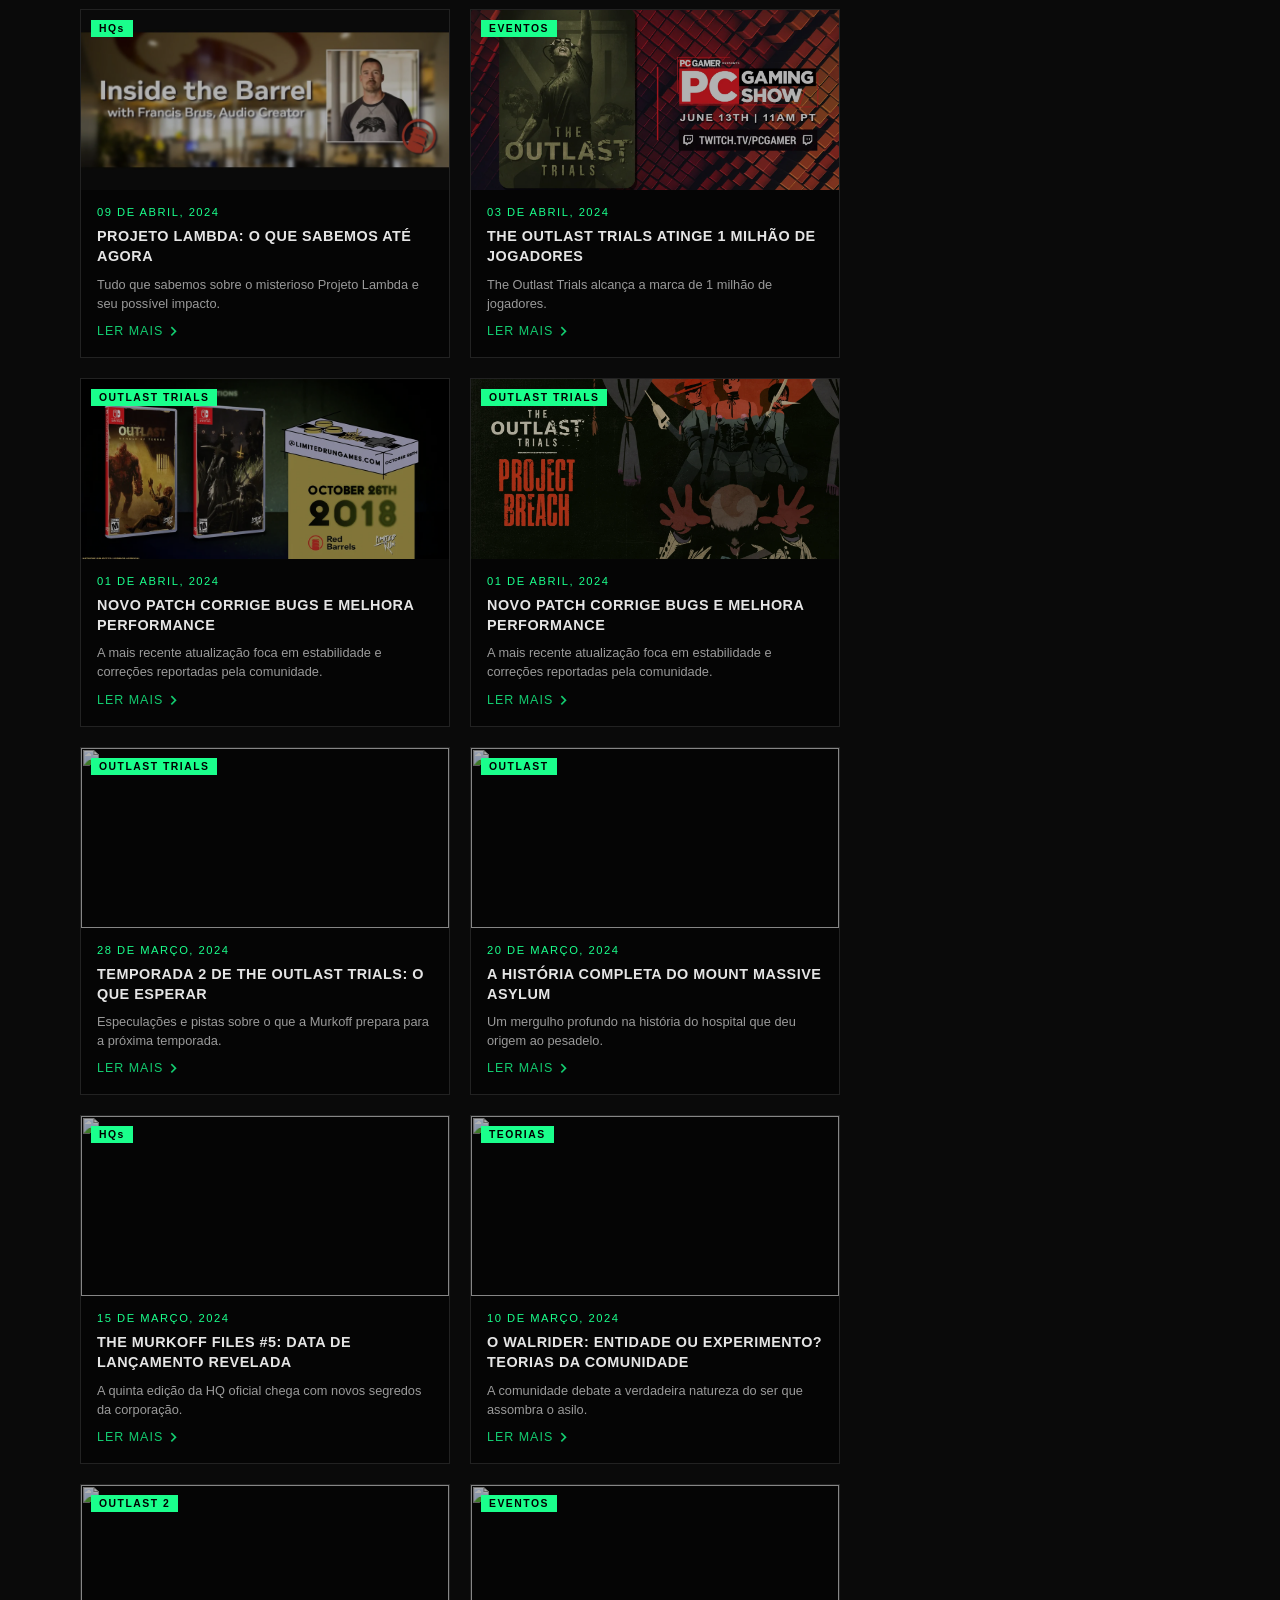
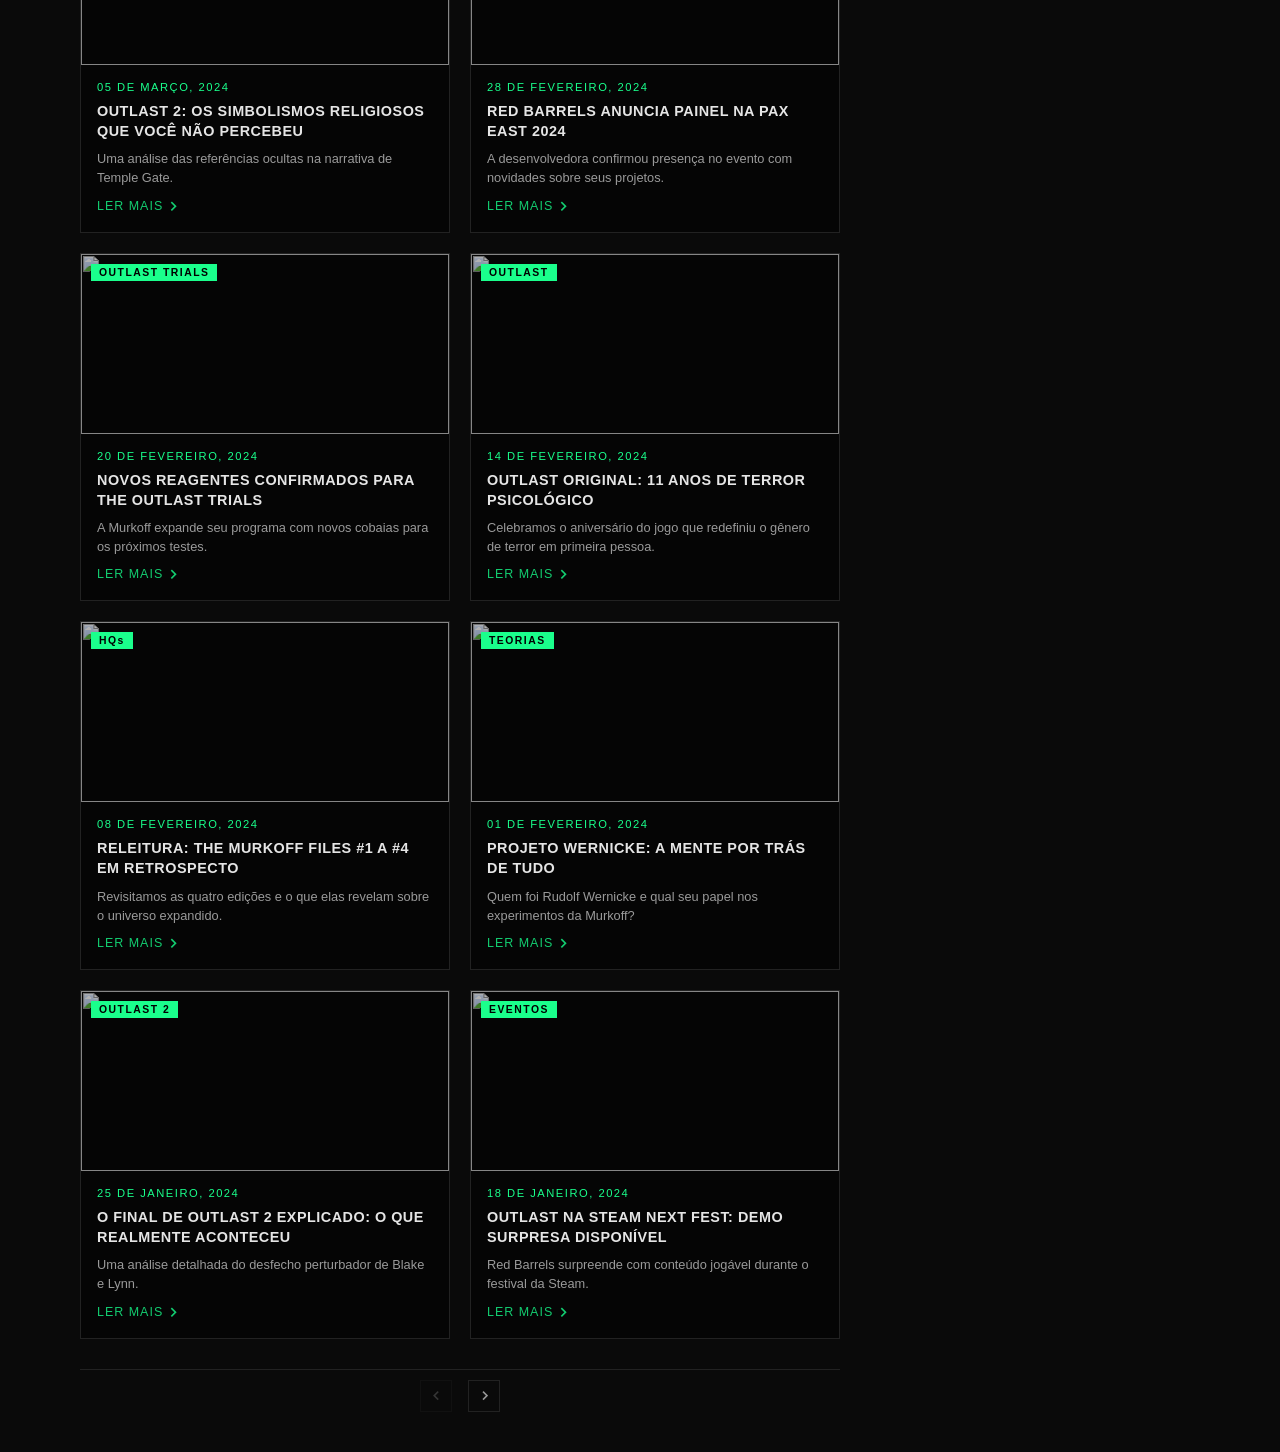
==== commit 5695aa9a: "feat: add blur reveal animation and news card pagination" ====
--- a/news.html
+++ b/news.html
@@ -85,7 +85,7 @@
                 <!-- Card destaque (maior) -->
                 <div class="noticia-card destaque" data-categoria="outlast-trials">
                     <div class="noticia-card-img">
-                        <img src="assets/img/noticias/noticia-1.jpg" alt>
+                        <img src="assets/img/noticias/noticias-1.webp" alt>
                         <span class="noticia-tag">OUTLAST TRIALS</span>
                     </div>
                     <div class="noticia-card-info">
@@ -101,7 +101,7 @@
                 <!-- Cards normais -->
                 <div class="noticia-card" data-categoria="teorias">
                     <div class="noticia-card-img">
-                        <img src="assets/img/noticias/noticia-2.jpg" alt>
+                        <img src="assets/img/noticias/noticias-2.webp" alt>
                         <span class="noticia-tag">TEORIAS</span>
                     </div>
                     <div class="noticia-card-info">
@@ -114,7 +114,7 @@
 
                 <div class="noticia-card" data-categoria="outlast">
                     <div class="noticia-card-img">
-                        <img src="assets/img/noticias/noticia-3.jpg" alt>
+                        <img src="assets/img/noticias/noticias-3.webp" alt>
                         <span class="noticia-tag">OUTLAST</span>
                     </div>
                     <div class="noticia-card-info">
@@ -127,7 +127,7 @@
 
                 <div class="noticia-card" data-categoria="outlast">
                     <div class="noticia-card-img">
-                        <img src="assets/img/noticias/noticia-4.jpg" alt>
+                        <img src="assets/img/noticias/noticias-4.webp" alt>
                         <span class="noticia-tag">OUTLAST</span>
                     </div>
                     <div class="noticia-card-info">
@@ -141,7 +141,7 @@
 
                 <div class="noticia-card" data-categoria="outlast-2">
                     <div class="noticia-card-img">
-                        <img src="assets/img/noticias/noticia-5.jpg" alt>
+                        <img src="assets/img/noticias/noticias-5.webp" alt>
                         <span class="noticia-tag">OUTLAST 2</span>
                     </div>
                     <div class="noticia-card-info">
@@ -154,7 +154,7 @@
 
                 <div class="noticia-card" data-categoria="hqs">
                     <div class="noticia-card-img">
-                        <img src="assets/img/noticias/noticia-6.jpg" alt>
+                        <img src="assets/img/noticias/noticias-6.webp" alt>
                         <span class="noticia-tag">HQs</span>
                     </div>
                     <div class="noticia-card-info">
@@ -167,7 +167,7 @@
 
                 <div class="noticia-card" data-categoria="eventos">
                     <div class="noticia-card-img">
-                        <img src="assets/img/noticias/noticia-7.jpg" alt>
+                        <img src="assets/img/noticias/noticias-7.webp" alt>
                         <span class="noticia-tag">EVENTOS</span>
                     </div>
                     <div class="noticia-card-info">
@@ -180,13 +180,180 @@
 
                 <div class="noticia-card" data-categoria="outlast-trials">
                     <div class="noticia-card-img">
-                        <img src="assets/img/noticias/noticia-8.jpg" alt>
+                        <img src="assets/img/noticias/noticias-8.webp" alt>
                         <span class="noticia-tag">OUTLAST TRIALS</span>
                     </div>
                     <div class="noticia-card-info">
                         <span class="noticia-data">01 DE ABRIL, 2024</span>
                         <h3>NOVO PATCH CORRIGE BUGS E MELHORA PERFORMANCE</h3>
                         <p>A mais recente atualização foca em estabilidade e correções reportadas pela comunidade.</p>
+                        <a href="noticia.html" class="noticia-link">LER MAIS <i class='bx bx-chevron-right'></i></a>
+                    </div>
+                </div>
+                <div class="noticia-card" data-categoria="outlast-trials">
+                    <div class="noticia-card-img">
+                        <img src="assets/img/noticias/noticias-9.webp" alt>
+                        <span class="noticia-tag">OUTLAST TRIALS</span>
+                    </div>
+                    <div class="noticia-card-info">
+                        <span class="noticia-data">01 DE ABRIL, 2024</span>
+                        <h3>NOVO PATCH CORRIGE BUGS E MELHORA PERFORMANCE</h3>
+                        <p>A mais recente atualização foca em estabilidade e correções reportadas pela comunidade.</p>
+                        <a href="noticia.html" class="noticia-link">LER MAIS <i class='bx bx-chevron-right'></i></a>
+                    </div>
+                </div>
+                <div class="noticia-card" data-categoria="outlast-trials">
+                    <div class="noticia-card-img">
+                        <img src="assets/img/noticias/noticias-10.webp" alt>
+                        <span class="noticia-tag">OUTLAST TRIALS</span>
+                    </div>
+                    <div class="noticia-card-info">
+                        <span class="noticia-data">28 DE MARÇO, 2024</span>
+                        <h3>TEMPORADA 2 DE THE OUTLAST TRIALS: O QUE ESPERAR</h3>
+                        <p>Especulações e pistas sobre o que a Murkoff prepara para a próxima temporada.</p>
+                        <a href="noticia.html" class="noticia-link">LER MAIS <i class='bx bx-chevron-right'></i></a>
+                    </div>
+                </div>
+
+                <div class="noticia-card" data-categoria="outlast">
+                    <div class="noticia-card-img">
+                        <img src="assets/img/noticias/noticias-11.webp" alt>
+                        <span class="noticia-tag">OUTLAST</span>
+                    </div>
+                    <div class="noticia-card-info">
+                        <span class="noticia-data">20 DE MARÇO, 2024</span>
+                        <h3>A HISTÓRIA COMPLETA DO MOUNT MASSIVE ASYLUM</h3>
+                        <p>Um mergulho profundo na história do hospital que deu origem ao pesadelo.</p>
+                        <a href="noticia.html" class="noticia-link">LER MAIS <i class='bx bx-chevron-right'></i></a>
+                    </div>
+                </div>
+
+                <div class="noticia-card" data-categoria="hqs">
+                    <div class="noticia-card-img">
+                        <img src="assets/img/noticias/noticias-12.webp" alt>
+                        <span class="noticia-tag">HQs</span>
+                    </div>
+                    <div class="noticia-card-info">
+                        <span class="noticia-data">15 DE MARÇO, 2024</span>
+                        <h3>THE MURKOFF FILES #5: DATA DE LANÇAMENTO REVELADA</h3>
+                        <p>A quinta edição da HQ oficial chega com novos segredos da corporação.</p>
+                        <a href="noticia.html" class="noticia-link">LER MAIS <i class='bx bx-chevron-right'></i></a>
+                    </div>
+                </div>
+
+                <div class="noticia-card" data-categoria="teorias">
+                    <div class="noticia-card-img">
+                        <img src="assets/img/noticias/noticias-13.webp" alt>
+                        <span class="noticia-tag">TEORIAS</span>
+                    </div>
+                    <div class="noticia-card-info">
+                        <span class="noticia-data">10 DE MARÇO, 2024</span>
+                        <h3>O WALRIDER: ENTIDADE OU EXPERIMENTO? TEORIAS DA COMUNIDADE</h3>
+                        <p>A comunidade debate a verdadeira natureza do ser que assombra o asilo.</p>
+                        <a href="noticia.html" class="noticia-link">LER MAIS <i class='bx bx-chevron-right'></i></a>
+                    </div>
+                </div>
+
+                <div class="noticia-card" data-categoria="outlast-2">
+                    <div class="noticia-card-img">
+                        <img src="assets/img/noticias/noticias-14.webp" alt>
+                        <span class="noticia-tag">OUTLAST 2</span>
+                    </div>
+                    <div class="noticia-card-info">
+                        <span class="noticia-data">05 DE MARÇO, 2024</span>
+                        <h3>OUTLAST 2: OS SIMBOLISMOS RELIGIOSOS QUE VOCÊ NÃO PERCEBEU</h3>
+                        <p>Uma análise das referências ocultas na narrativa de Temple Gate.</p>
+                        <a href="noticia.html" class="noticia-link">LER MAIS <i class='bx bx-chevron-right'></i></a>
+                    </div>
+                </div>
+
+                <div class="noticia-card" data-categoria="eventos">
+                    <div class="noticia-card-img">
+                        <img src="assets/img/noticias/noticias-15.webp" alt>
+                        <span class="noticia-tag">EVENTOS</span>
+                    </div>
+                    <div class="noticia-card-info">
+                        <span class="noticia-data">28 DE FEVEREIRO, 2024</span>
+                        <h3>RED BARRELS ANUNCIA PAINEL NA PAX EAST 2024</h3>
+                        <p>A desenvolvedora confirmou presença no evento com novidades sobre seus projetos.</p>
+                        <a href="noticia.html" class="noticia-link">LER MAIS <i class='bx bx-chevron-right'></i></a>
+                    </div>
+                </div>
+
+                <div class="noticia-card" data-categoria="outlast-trials">
+                    <div class="noticia-card-img">
+                        <img src="assets/img/noticias/noticias-16.webp" alt>
+                        <span class="noticia-tag">OUTLAST TRIALS</span>
+                    </div>
+                    <div class="noticia-card-info">
+                        <span class="noticia-data">20 DE FEVEREIRO, 2024</span>
+                        <h3>NOVOS REAGENTES CONFIRMADOS PARA THE OUTLAST TRIALS</h3>
+                        <p>A Murkoff expande seu programa com novos cobaias para os próximos testes.</p>
+                        <a href="noticia.html" class="noticia-link">LER MAIS <i class='bx bx-chevron-right'></i></a>
+                    </div>
+                </div>
+
+                <div class="noticia-card" data-categoria="outlast">
+                    <div class="noticia-card-img">
+                        <img src="assets/img/noticias/noticias-17.webp" alt>
+                        <span class="noticia-tag">OUTLAST</span>
+                    </div>
+                    <div class="noticia-card-info">
+                        <span class="noticia-data">14 DE FEVEREIRO, 2024</span>
+                        <h3>OUTLAST ORIGINAL: 11 ANOS DE TERROR PSICOLÓGICO</h3>
+                        <p>Celebramos o aniversário do jogo que redefiniu o gênero de terror em primeira pessoa.</p>
+                        <a href="noticia.html" class="noticia-link">LER MAIS <i class='bx bx-chevron-right'></i></a>
+                    </div>
+                </div>
+
+                <div class="noticia-card" data-categoria="hqs">
+                    <div class="noticia-card-img">
+                        <img src="assets/img/noticias/noticias-18.webp" alt>
+                        <span class="noticia-tag">HQs</span>
+                    </div>
+                    <div class="noticia-card-info">
+                        <span class="noticia-data">08 DE FEVEREIRO, 2024</span>
+                        <h3>RELEITURA: THE MURKOFF FILES #1 A #4 EM RETROSPECTO</h3>
+                        <p>Revisitamos as quatro edições e o que elas revelam sobre o universo expandido.</p>
+                        <a href="noticia.html" class="noticia-link">LER MAIS <i class='bx bx-chevron-right'></i></a>
+                    </div>
+                </div>
+
+                <div class="noticia-card" data-categoria="teorias">
+                    <div class="noticia-card-img">
+                        <img src="assets/img/noticias/noticias-19.webp" alt>
+                        <span class="noticia-tag">TEORIAS</span>
+                    </div>
+                    <div class="noticia-card-info">
+                        <span class="noticia-data">01 DE FEVEREIRO, 2024</span>
+                        <h3>PROJETO WERNICKE: A MENTE POR TRÁS DE TUDO</h3>
+                        <p>Quem foi Rudolf Wernicke e qual seu papel nos experimentos da Murkoff?</p>
+                        <a href="noticia.html" class="noticia-link">LER MAIS <i class='bx bx-chevron-right'></i></a>
+                    </div>
+                </div>
+
+                <div class="noticia-card" data-categoria="outlast-2">
+                    <div class="noticia-card-img">
+                        <img src="assets/img/noticias/noticias-20.webp" alt>
+                        <span class="noticia-tag">OUTLAST 2</span>
+                    </div>
+                    <div class="noticia-card-info">
+                        <span class="noticia-data">25 DE JANEIRO, 2024</span>
+                        <h3>O FINAL DE OUTLAST 2 EXPLICADO: O QUE REALMENTE ACONTECEU</h3>
+                        <p>Uma análise detalhada do desfecho perturbador de Blake e Lynn.</p>
+                        <a href="noticia.html" class="noticia-link">LER MAIS <i class='bx bx-chevron-right'></i></a>
+                    </div>
+                </div>
+
+                <div class="noticia-card" data-categoria="eventos">
+                    <div class="noticia-card-img">
+                        <img src="assets/img/noticias/noticias-21.webp" alt>
+                        <span class="noticia-tag">EVENTOS</span>
+                    </div>
+                    <div class="noticia-card-info">
+                        <span class="noticia-data">18 DE JANEIRO, 2024</span>
+                        <h3>OUTLAST NA STEAM NEXT FEST: DEMO SURPRESA DISPONÍVEL</h3>
+                        <p>Red Barrels surpreende com conteúdo jogável durante o festival da Steam.</p>
                         <a href="noticia.html" class="noticia-link">LER MAIS <i class='bx bx-chevron-right'></i></a>
                     </div>
                 </div>
@@ -211,7 +378,7 @@
                 <div class="aside-bloco">
                     <h4 class="aside-titulo">EM DESTAQUE</h4>
                     <div class="aside-destaque">
-                        <img src="assets/img/noticias/destaque.jpg" alt>
+                        <img src="assets/img/noticias/noticias-2.webp" alt>
                         <div class="aside-destaque-info">
                             <h3>THE OUTLAST TRIALS TEMPORADA 1</h3>
                             <p>NOVOS DESAFIOS. NOVAS TERAPIAS. NOVA ESPERANÇA.</p>
@@ -226,28 +393,28 @@
                     <h4 class="aside-titulo">ÚLTIMAS ENTRADAS</h4>
                     <div class="aside-lista">
                         <a href="noticia.html" class="aside-item">
-                            <img src="assets/img/noticias/noticia-1.jpg" alt>
+                            <img src="assets/img/noticias/noticias-1.webp" alt>
                             <div>
                                 <p>Vazamento revela novos Reagentes no Trials</p>
                                 <span>12 MAI, 2024</span>
                             </div>
                         </a>
                         <a href="noticia.html" class="aside-item">
-                            <img src="assets/img/noticias/noticia-2.jpg" alt>
+                            <img src="assets/img/noticias/noticias-2.webp" alt>
                             <div>
                                 <p>HQs da Murkoff retornam com nova série</p>
                                 <span>09 MAI, 2024</span>
                             </div>
                         </a>
                         <a href="noticia.html" class="aside-item">
-                            <img src="assets/img/noticias/noticia-3.jpg" alt>
+                            <img src="assets/img/noticias/noticias-3.webp" alt>
                             <div>
                                 <p>Evento de Halloween pode chegar ao Trials</p>
                                 <span>05 MAI, 2024</span>
                             </div>
                         </a>
                         <a href="noticia.html" class="aside-item">
-                            <img src="assets/img/noticias/noticia-4.jpg" alt>
+                            <img src="assets/img/noticias/noticias-4.webp" alt>
                             <div>
                                 <p>Novo patch corrige bugs e melhora performance</p>
                                 <span>01 MAI, 2024</span>
--- a/src/css/news.css
+++ b/src/css/news.css
@@ -657,7 +657,7 @@
 }
 
 .noticia-card.destaque .noticia-card-img {
-    width: 55%;
+    width: 40%;
     flex-shrink: 0;
 }
 
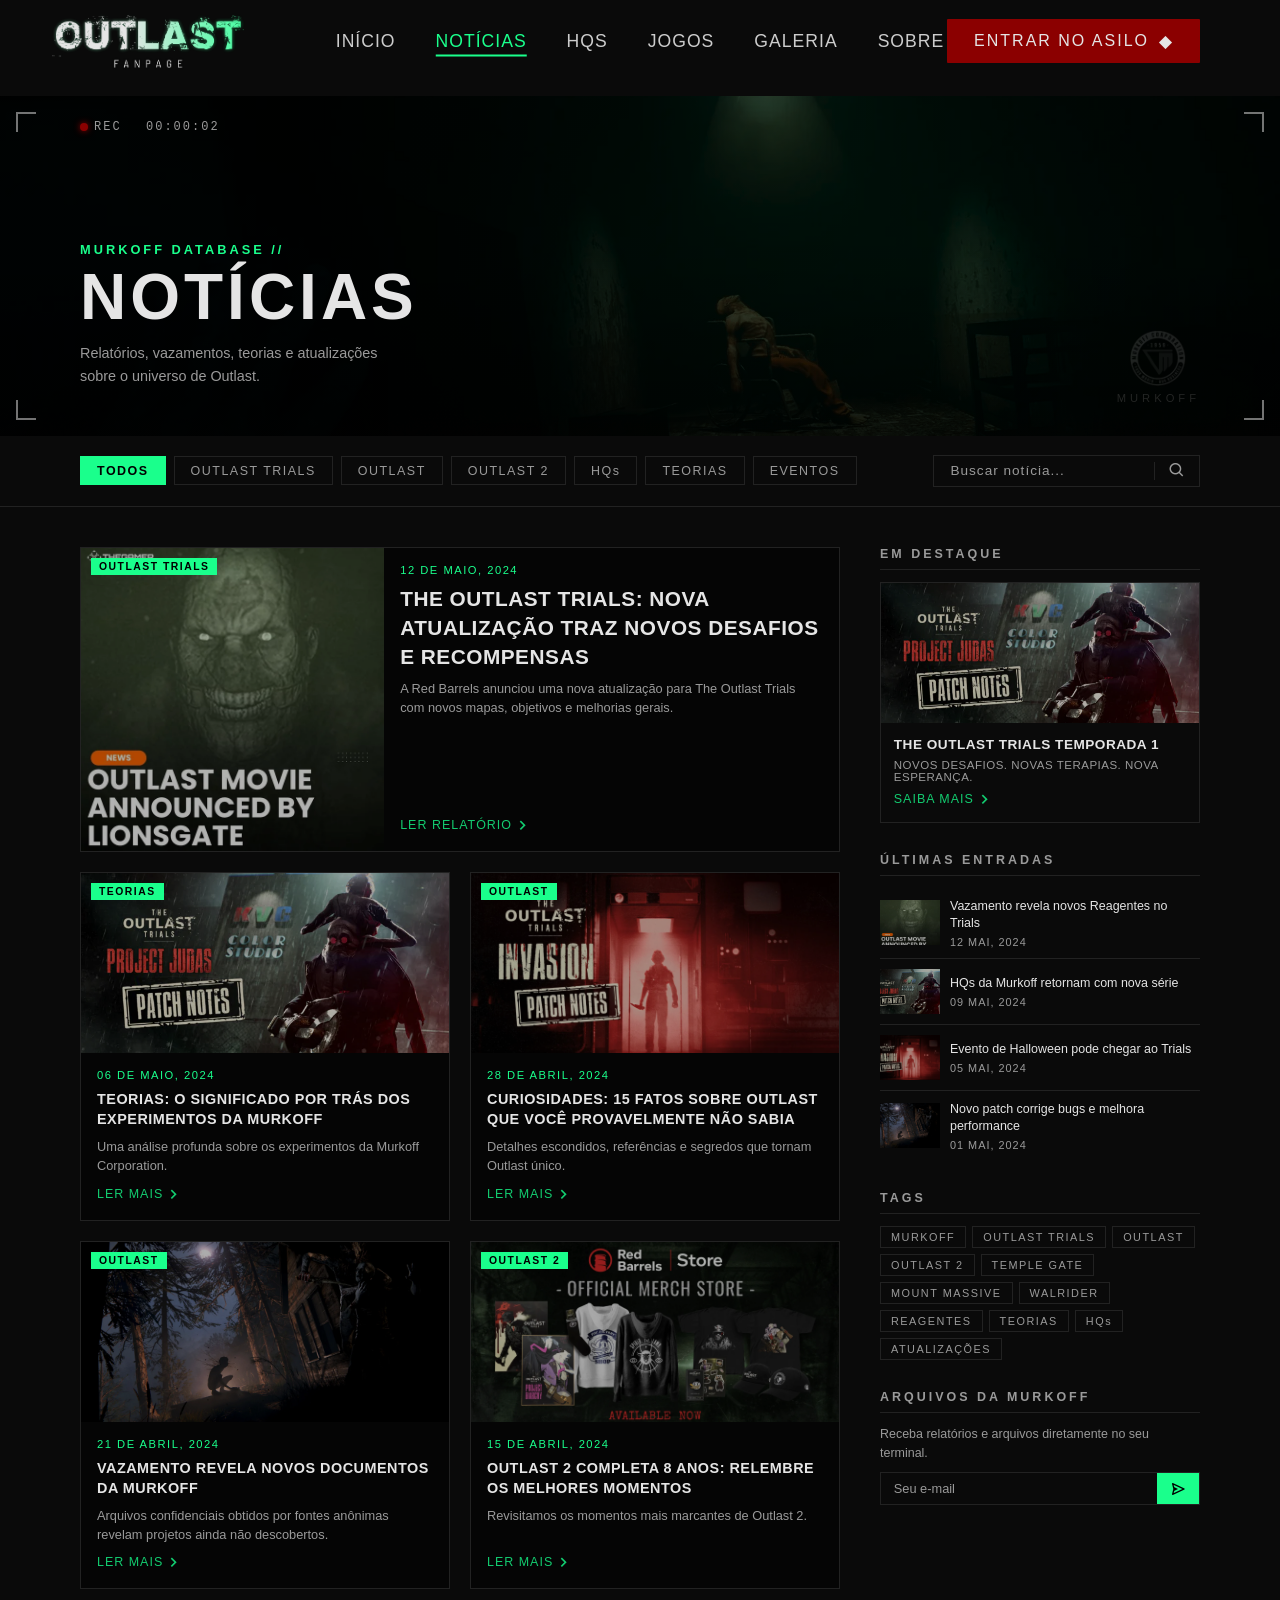
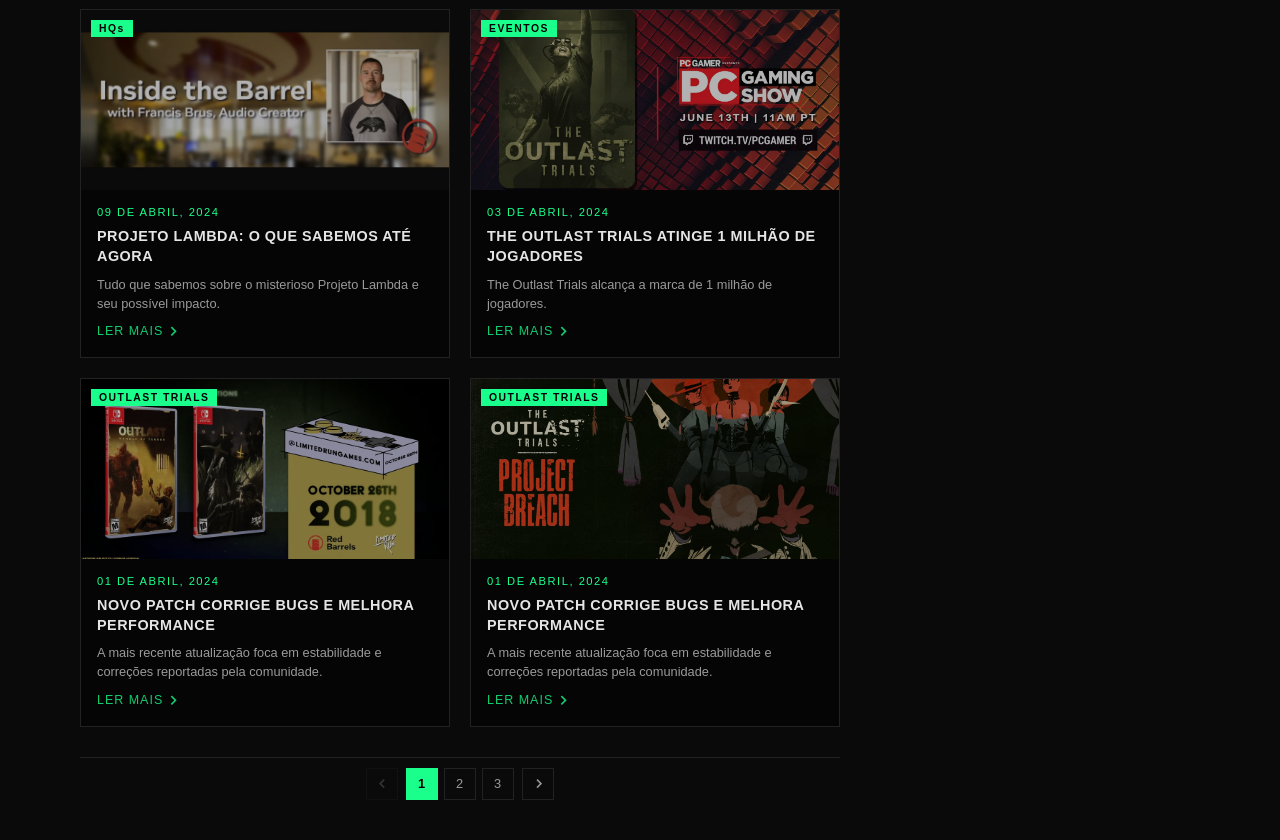
==== commit 2849b442: "Responsividade & Interatividade" ====
--- a/news.html
+++ b/news.html
@@ -27,12 +27,12 @@
                 <img src="assets/icons/outlast-logo.png" alt>
             </a>
             <nav>
-                <a href="index.html">INÍCIO</a>
+                <a href="index.html#inicio">INÍCIO</a>
                 <a class="active" href="news.html">NOTÍCIAS</a>
-                <a href="hqs.html">HQS</a>
-                <a href="games.html">JOGOS</a>
-                <a href="gallery.html">GALERIA</a>
-                <a href="about.html">SOBRE</a>
+                <a href="index.html#hqs">HQS</a>
+                <a href="index.html#jogos">JOGOS</a>
+                <a href="index.html#galeria">GALERIA</a>
+                <a href="index.html#sobre">SOBRE</a>
             </nav>
             <a href class="btn-join"><p>ENTRAR NO ASILO</p><b>◆</b></a>
         </header>
